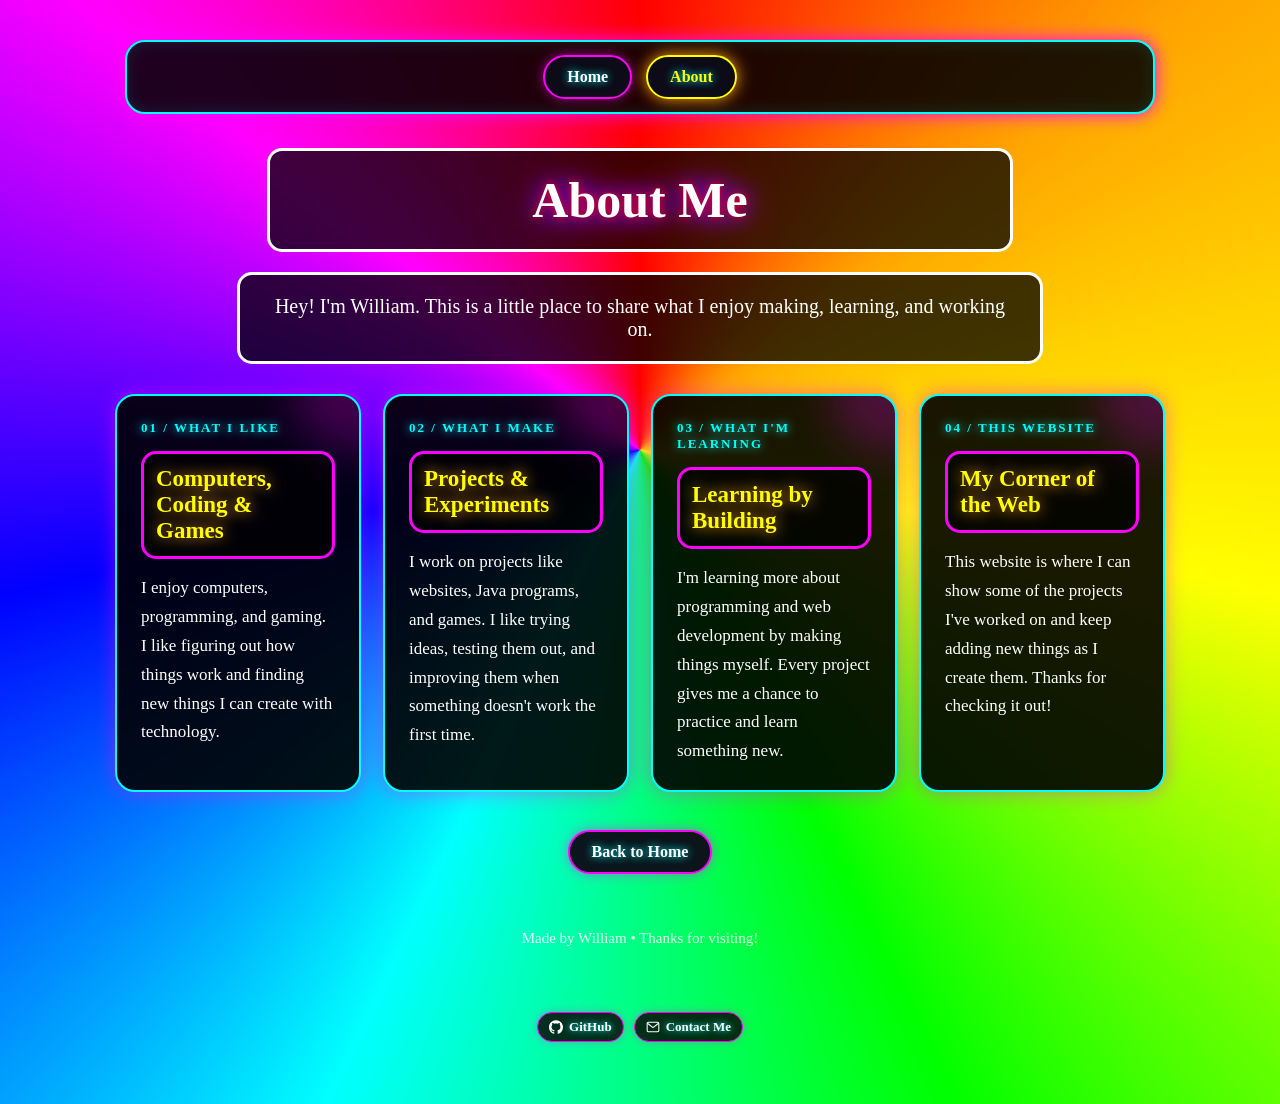
==== about.html @ e779cbb6 "Set contact email link" ====
<!DOCTYPE html>
<html lang="en">
<head>
    <meta charset="UTF-8">
    <meta name="viewport" content="width=device-width, initial-scale=1.0">
    <title>About Me | William's Website</title>
    <link rel="stylesheet" href="main.css">

    <style>
        .about-intro {
            max-width: 850px;
            margin: 0 auto 30px;
            animation: aboutFade 0.8s ease both;
        }

        .about-intro p {
            max-width: 760px;
        }

        .about-grid {
            max-width: 1050px;
            margin: 30px auto;
            display: grid;
            grid-template-columns: repeat(auto-fit, minmax(245px, 1fr));
            gap: 22px;
            text-align: left;
        }

        .about-card {
            position: relative;
            overflow: hidden;
            padding: 24px;
            border: 2px solid cyan;
            border-radius: 20px;
            background: rgba(0, 0, 0, 0.90);
            box-shadow: 0 0 20px rgba(255, 0, 255, 0.45);
            animation: cardRise 0.8s ease both;
            transition: transform 0.28s ease, border-color 0.28s ease,
                        box-shadow 0.28s ease;
        }

        .about-card:nth-child(2) { animation-delay: 0.12s; }
        .about-card:nth-child(3) { animation-delay: 0.24s; }
        .about-card:nth-child(4) { animation-delay: 0.36s; }

        .about-card::before {
            content: "";
            position: absolute;
            width: 120px;
            height: 120px;
            top: -65px;
            right: -55px;
            border-radius: 50%;
            background: magenta;
            opacity: 0.22;
            filter: blur(22px);
            pointer-events: none;
        }

        .about-card:hover {
            transform: translateY(-8px) scale(1.02);
            border-color: yellow;
            box-shadow: 0 0 28px cyan, 0 0 38px rgba(255, 0, 255, 0.55);
        }

        .about-card .eyebrow {
            display: block;
            color: cyan;
            font-size: 13px;
            font-weight: bold;
            letter-spacing: 2px;
            text-shadow: 0 0 10px cyan;
        }

        .about-card h2 {
            max-width: none;
            margin: 15px 0;
            padding: 12px;
            border-color: magenta;
            font-size: 23px;
        }

        .about-card p {
            max-width: none;
            margin: 10px 0 0;
            padding: 0;
            border: 0;
            border-radius: 0;
            background: transparent;
            color: white;
            font-size: 17px;
            line-height: 1.7;
        }

        .about-footer {
            max-width: 760px;
            margin: 32px auto 10px;
            color: white;
            font-size: 15px;
            opacity: 0.9;
        }

        @keyframes aboutFade {
            from { opacity: 0; transform: translateY(22px); }
            to { opacity: 1; transform: translateY(0); }
        }

        @keyframes cardRise {
            from { opacity: 0; transform: translateY(28px); }
            to { opacity: 1; transform: translateY(0); }
        }

        @media (prefers-reduced-motion: reduce) {
            .about-intro,
            .about-card {
                animation: none;
            }

            .about-card {
                transition: none;
            }

            .about-card:hover {
                transform: none;
            }
        }
    </style>
</head>

<body>

    <nav class="site-nav" aria-label="Main navigation">
        <a href="index.html">Home</a>
        <a href="about.html" aria-current="page">About</a>
    </nav>

    <header class="about-intro">
        <h1>About Me</h1>
        <p>Hey! I'm William. This is a little place to share what I enjoy making, learning, and working on.</p>
    </header>

    <main class="about-grid">
        <section class="about-card">
            <span class="eyebrow">01 / WHAT I LIKE</span>
            <h2>Computers, Coding & Games</h2>
            <p>I enjoy computers, programming, and gaming. I like figuring out how things work and finding new things I can create with technology.</p>
        </section>

        <section class="about-card">
            <span class="eyebrow">02 / WHAT I MAKE</span>
            <h2>Projects & Experiments</h2>
            <p>I work on projects like websites, Java programs, and games. I like trying ideas, testing them out, and improving them when something doesn't work the first time.</p>
        </section>

        <section class="about-card">
            <span class="eyebrow">03 / WHAT I'M LEARNING</span>
            <h2>Learning by Building</h2>
            <p>I'm learning more about programming and web development by making things myself. Every project gives me a chance to practice and learn something new.</p>
        </section>

        <section class="about-card">
            <span class="eyebrow">04 / THIS WEBSITE</span>
            <h2>My Corner of the Web</h2>
            <p>This website is where I can show some of the projects I've worked on and keep adding new things as I create them. Thanks for checking it out!</p>
        </section>
    </main>

    <a class="about-button" href="index.html">Back to Home</a>

    <footer class="about-footer">
        Made by William • Thanks for visiting!
    </footer>

    <footer class="site-social-links" aria-label="Social and contact links">
        <a class="social-link" href="https://github.com/WilliamNeely" target="_blank" rel="noopener noreferrer">
            <svg viewBox="0 0 24 24" aria-hidden="true">
                <path d="M12 .297c-6.63 0-12 5.373-12 12 0 5.303 3.438 9.8 8.205 11.385.6.113.82-.258.82-.577 0-.285-.01-1.04-.015-2.04-3.338.724-4.042-1.61-4.042-1.61-.546-1.385-1.333-1.755-1.333-1.755-1.09-.745.083-.729.083-.729 1.205.085 1.84 1.237 1.84 1.237 1.07 1.834 2.807 1.304 3.492.997.108-.775.418-1.305.762-1.605-2.665-.3-5.467-1.333-5.467-5.932 0-1.31.468-2.38 1.235-3.22-.124-.303-.535-1.523.117-3.176 0 0 1.008-.322 3.3 1.23.957-.266 1.983-.4 3.003-.405 1.02.005 2.047.139 3.006.405 2.29-1.552 3.295-1.23 3.295-1.23.655 1.653.244 2.873.12 3.176.77.84 1.233 1.91 1.233 3.22 0 4.61-2.807 5.628-5.48 5.922.43.37.823 1.102.823 2.222 0 1.604-.014 2.896-.014 3.29 0 .322.216.694.825.576C20.565 22.092 24 17.592 24 12.297c0-6.627-5.373-12-12-12"></path>
            </svg>
            GitHub
        </a>
        <a class="social-link" href="mailto:william.neely@malad.us">
            <svg class="mail-icon" viewBox="0 0 24 24" aria-hidden="true">
                <rect x="2" y="4" width="20" height="16" rx="2"></rect>
                <path d="m3 6 9 7 9-7"></path>
            </svg>
            Contact Me
        </a>
    </footer>

</body>
</html>
---- main.css ----
body {
    margin: 0;
    padding: 40px 20px;
    min-height: 100vh;
    background: black;
    color: white;
    font-family: "Comic Sans MS", cursive;
    text-align: center;
    overflow-x: hidden;
    isolation: isolate;
}

/* SPINNING RAINBOW BACKGROUND */
body::before {
    content: "";
    position: fixed;
    inset: -100vmax;
    background: conic-gradient(
        red,
        orange,
        yellow,
        lime,
        cyan,
        blue,
        magenta,
        red
    );
    animation: rainbowSpin 12s linear infinite;
    z-index: -1;
}

@keyframes rainbowSpin {
    from { transform: rotate(0deg); }
    to { transform: rotate(360deg); }
}

/* GLOWING TITLE */
h1 {
    font-size: 50px;
    color: white;
    text-shadow: 0 0 10px red, 0 0 20px blue, 0 0 30px magenta;
    animation: glow 2s ease-in-out infinite alternate;
}

@keyframes glow {
    from { text-shadow: 0 0 10px cyan; }
    to { text-shadow: 0 0 30px magenta; }
}

/* NEON CONTENT */
h1, h2, p {
    background: rgba(0, 0, 0, 0.75);
    padding: 20px;
    border: 3px solid white;
    border-radius: 15px;
    max-width: 700px;
    margin: 20px auto;
}

h2 {
    color: yellow;
    text-shadow: 0 0 15px orange;
}

p {
    font-size: 20px;
}

/* SHARED NEON NAVIGATION */
.site-nav {
    max-width: 1000px;
    margin: 0 auto 34px;
    padding: 13px;
    display: flex;
    justify-content: center;
    align-items: center;
    flex-wrap: wrap;
    gap: 14px;
    background: rgba(0, 0, 0, 0.88);
    border: 2px solid cyan;
    border-radius: 20px;
    box-shadow: 0 0 18px magenta, inset 0 0 16px rgba(0, 255, 255, 0.12);
    position: relative;
    z-index: 2;
}

.site-nav a,
.about-button {
    display: inline-block;
    padding: 11px 22px;
    border: 2px solid magenta;
    border-radius: 999px;
    background: rgba(12, 12, 24, 0.96);
    color: white;
    font-weight: bold;
    text-decoration: none;
    text-shadow: 0 0 8px cyan;
    box-shadow: 0 0 12px rgba(255, 0, 255, 0.5);
    transition: transform 0.25s ease, color 0.25s ease,
                border-color 0.25s ease, box-shadow 0.25s ease,
                background 0.25s ease;
}

.site-nav a:hover,
.about-button:hover {
    color: yellow;
    border-color: cyan;
    background: rgba(0, 0, 0, 0.98);
    box-shadow: 0 0 22px cyan, 0 0 30px magenta;
    transform: translateY(-4px) scale(1.04);
}

/* SMALL CONTACT LINKS AT THE BOTTOM OF EACH PAGE */
.site-social-links {
    display: flex;
    justify-content: center;
    align-items: center;
    flex-wrap: wrap;
    gap: 10px;
    margin: 55px auto 12px;
    padding: 10px;
}

.site-social-links .social-link {
    display: inline-flex;
    align-items: center;
    gap: 6px;
    padding: 6px 11px;
    border: 1px solid magenta;
    border-radius: 999px;
    background: rgba(0, 0, 0, 0.82);
    color: white;
    font-size: 13px;
    font-weight: bold;
    text-decoration: none;
    text-shadow: 0 0 6px cyan;
    box-shadow: 0 0 8px rgba(255, 0, 255, 0.35);
    transition: color 0.2s ease, border-color 0.2s ease,
                box-shadow 0.2s ease, transform 0.2s ease;
}

.site-social-links .social-link:hover {
    color: yellow;
    border-color: cyan;
    box-shadow: 0 0 12px cyan;
    transform: translateY(-2px);
}

.site-social-links svg {
    width: 14px;
    height: 14px;
    flex: 0 0 14px;
    fill: currentColor;
}

.site-social-links .mail-icon {
    fill: none;
    stroke: currentColor;
    stroke-width: 1.8;
    stroke-linecap: round;
    stroke-linejoin: round;
}


.site-nav a[aria-current="page"] {
    border-color: yellow;
    color: yellow;
    box-shadow: 0 0 16px orange;
}

.about-button {
    margin: 8px auto 24px;
}

/* SIMPLE PAGE-LOAD MOTION */
body > h1,
body > h2,
body > p,
#projects {
    animation: contentAppear 0.75s ease both;
}

@keyframes contentAppear {
    from { opacity: 0; transform: translateY(18px); }
    to { opacity: 1; transform: translateY(0); }
}

@media (prefers-reduced-motion: reduce) {
    body::before, h1, body > h1, body > h2, body > p, #projects {
        animation: none;
    }

    .site-nav a,
    .about-button {
        transition: none;
    }

    .site-nav a:hover,
    .about-button:hover {
        transform: none;
    }
}
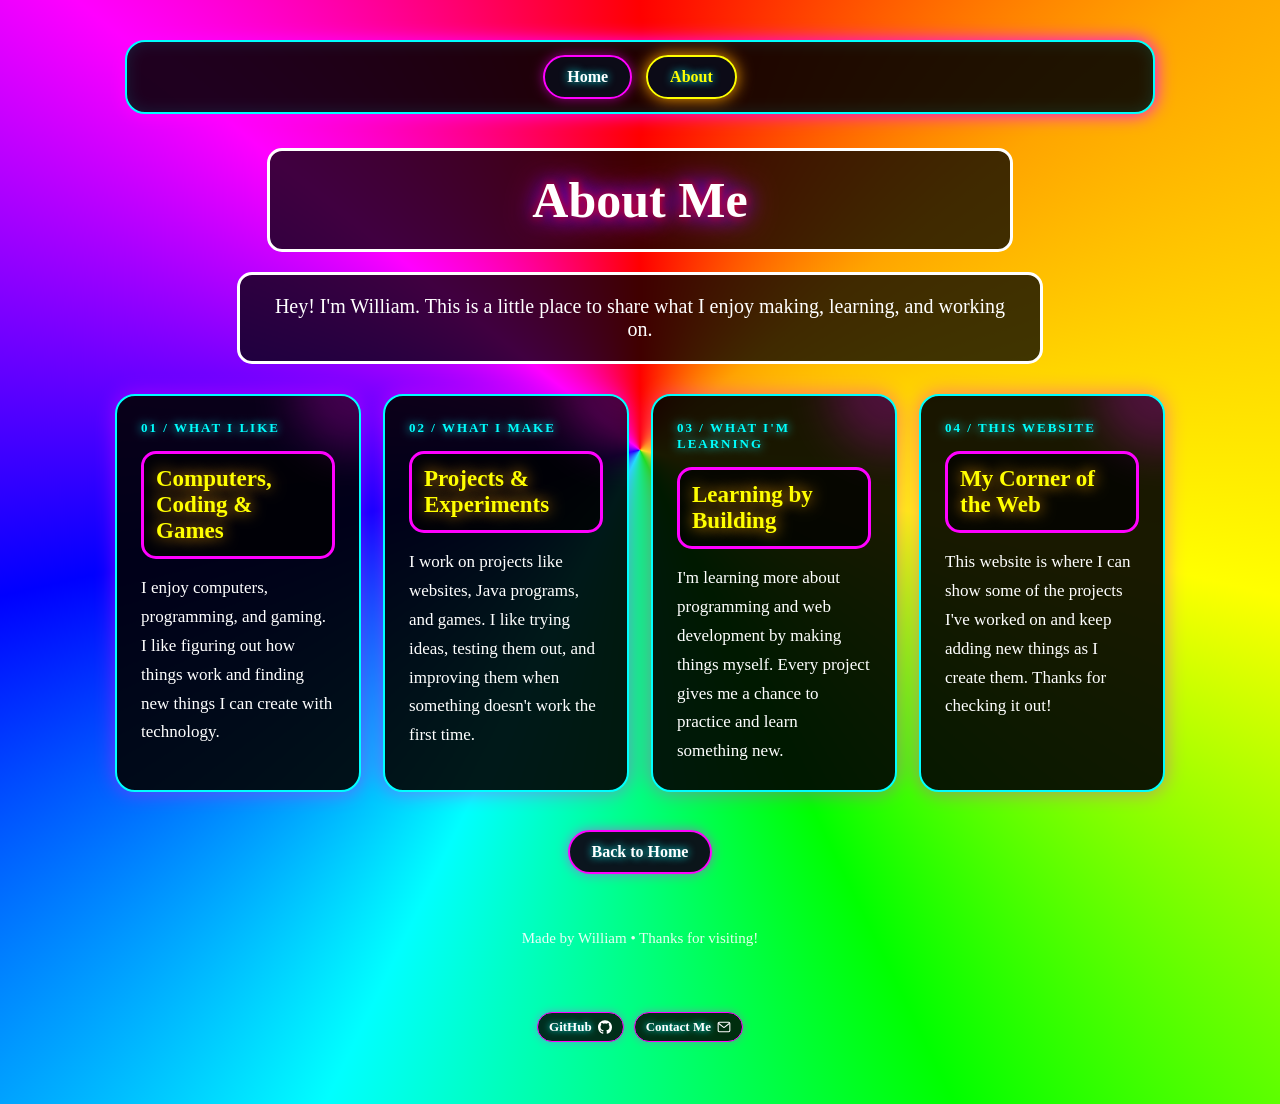
==== commit 8ff84d6e: "Make footer links tiny inline text with icons" ====
--- a/about.html
+++ b/about.html
@@ -173,17 +173,17 @@
 
     <footer class="site-social-links" aria-label="Social and contact links">
         <a class="social-link" href="https://github.com/WilliamNeely" target="_blank" rel="noopener noreferrer">
+            GitHub
             <svg viewBox="0 0 24 24" aria-hidden="true">
-                <path d="M12 .297c-6.63 0-12 5.373-12 12 0 5.303 3.438 9.8 8.205 11.385.6.113.82-.258.82-.577 0-.285-.01-1.04-.015-2.04-3.338.724-4.042-1.61-4.042-1.61-.546-1.385-1.333-1.755-1.333-1.755-1.09-.745.083-.729.083-.729 1.205.085 1.84 1.237 1.84 1.237 1.07 1.834 2.807 1.304 3.492.997.108-.775.418-1.305.762-1.605-2.665-.3-5.467-1.333-5.467-5.932 0-1.31.468-2.38 1.235-3.22-.124-.303-.535-1.523.117-3.176 0 0 1.008-.322 3.3 1.23.957-.266 1.983-.4 3.003-.405 1.02.005 2.047.139 3.006.405 2.29-1.552 3.295-1.23 3.295-1.23.655 1.653.244 2.873.12 3.176.77.84 1.233 1.91 1.233 3.22 0 4.61-2.807 5.628-5.48 5.922.43.37.823 1.102.823 2.222 0 1.604-.014 2.896-.014 3.29 0 .322.216.694.825.576C20.565 22.092 24 17.592 24 12.297c0-6.627-5.373-12-12-12"></path>
+                <path d="M12 .297c-6.63 0-12 5.373-12 12 0 5.303 3.438 9.8 8.205 11.385.6.113.82-.258.82-.577 0-.285-.01-1.04-.015-2.04-3.338.724-4.042-1.61-4.042-1.61-.546-1.385-1.333-1.755-1.333-1.755-1.09-.745.083-.729.083-.729 1.205.085 1.84 1.237 1.84 1.237 1.07 1.834 2.807 1.304 3.492.997.108-.775.418-1.305.762-1.605-2.665-.3-5.467-1.333-5.467-5.932 0-1.31.468-2.38 1.235-3.22-.124-.303-.535-1.523.117-3.176 0 0 1.008-.322 3.3 1.23.957-.266 1.983-.4 3.003-.405 1.02.005 2.047.139 3.006.405 2.29-1.552 3.295-1.23 3.295-1.23.655 1.653.244 2.873.12 3.176.77.84 1.233 1.91 1.233 3.22 0 4.61-2.807 5.628-5.48 5.922.43.37.823 1.102.823 2.222 0 1.604-.014 2.896-.014 3.29.216.694.216.694.825.576C20.565 22.092 24 17.592 24 12.297c0-6.627-5.373-12-12-12"></path>
             </svg>
-            GitHub
         </a>
         <a class="social-link" href="mailto:william.neely@malad.us">
+            Contact Me
             <svg class="mail-icon" viewBox="0 0 24 24" aria-hidden="true">
                 <rect x="2" y="4" width="20" height="16" rx="2"></rect>
                 <path d="m3 6 9 7 9-7"></path>
             </svg>
-            Contact Me
         </a>
     </footer>
 
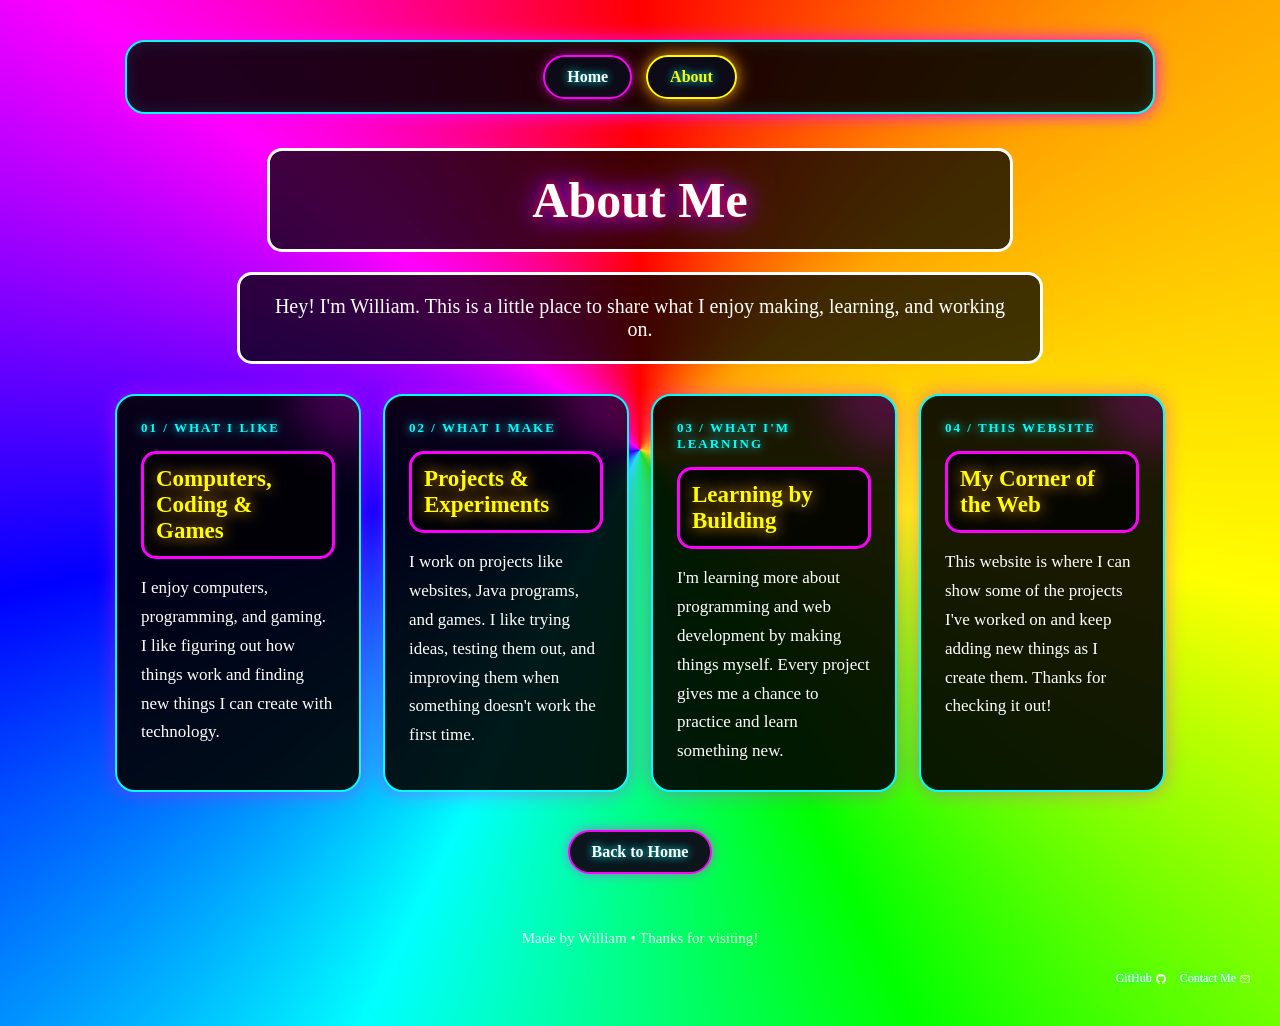
==== commit d20e7101: "Force footer icons to tiny 10px size" ====
--- a/about.html
+++ b/about.html
@@ -174,13 +174,13 @@
     <footer class="site-social-links" aria-label="Social and contact links">
         <a class="social-link" href="https://github.com/WilliamNeely" target="_blank" rel="noopener noreferrer">
             GitHub
-            <svg viewBox="0 0 24 24" aria-hidden="true">
+            <svg width="10" height="10" viewBox="0 0 24 24" aria-hidden="true" style="width:10px;height:10px;min-width:10px;max-width:10px;min-height:10px;max-height:10px;display:inline-block;flex:none;">
                 <path d="M12 .297c-6.63 0-12 5.373-12 12 0 5.303 3.438 9.8 8.205 11.385.6.113.82-.258.82-.577 0-.285-.01-1.04-.015-2.04-3.338.724-4.042-1.61-4.042-1.61-.546-1.385-1.333-1.755-1.333-1.755-1.09-.745.083-.729.083-.729 1.205.085 1.84 1.237 1.84 1.237 1.07 1.834 2.807 1.304 3.492.997.108-.775.418-1.305.762-1.605-2.665-.3-5.467-1.333-5.467-5.932 0-1.31.468-2.38 1.235-3.22-.124-.303-.535-1.523.117-3.176 0 0 1.008-.322 3.3 1.23.957-.266 1.983-.4 3.003-.405 1.02.005 2.047.139 3.006.405 2.29-1.552 3.295-1.23 3.295-1.23.655 1.653.244 2.873.12 3.176.77.84 1.233 1.91 1.233 3.22 0 4.61-2.807 5.628-5.48 5.922.43.37.823 1.102.823 2.222 0 1.604-.014 2.896-.014 3.29.216.694.216.694.825.576C20.565 22.092 24 17.592 24 12.297c0-6.627-5.373-12-12-12"></path>
             </svg>
         </a>
         <a class="social-link" href="mailto:william.neely@malad.us">
             Contact Me
-            <svg class="mail-icon" viewBox="0 0 24 24" aria-hidden="true">
+            <svg class="mail-icon" width="10" height="10" viewBox="0 0 24 24" aria-hidden="true" style="width:10px;height:10px;min-width:10px;max-width:10px;min-height:10px;max-height:10px;display:inline-block;flex:none;">
                 <rect x="2" y="4" width="20" height="16" rx="2"></rect>
                 <path d="m3 6 9 7 9-7"></path>
             </svg>
--- a/main.css
+++ b/main.css
@@ -111,46 +111,43 @@
     transform: translateY(-4px) scale(1.04);
 }
 
-/* SMALL CONTACT LINKS AT THE BOTTOM OF EACH PAGE */
+/* TINY INLINE CONTACT LINKS AT THE BOTTOM OF EACH PAGE */
 .site-social-links {
     display: flex;
-    justify-content: center;
+    justify-content: flex-end;
     align-items: center;
     flex-wrap: wrap;
-    gap: 10px;
-    margin: 55px auto 12px;
-    padding: 10px;
+    gap: 14px;
+    margin: 24px 10px 0;
+    padding: 0;
 }
 
 .site-social-links .social-link {
     display: inline-flex;
     align-items: center;
-    gap: 6px;
-    padding: 6px 11px;
-    border: 1px solid magenta;
-    border-radius: 999px;
-    background: rgba(0, 0, 0, 0.82);
-    color: white;
-    font-size: 13px;
-    font-weight: bold;
+    gap: 4px;
+    padding: 0;
+    border: 0;
+    border-radius: 0;
+    background: transparent;
+    color: white;
+    font-size: 12px;
+    font-weight: normal;
     text-decoration: none;
-    text-shadow: 0 0 6px cyan;
-    box-shadow: 0 0 8px rgba(255, 0, 255, 0.35);
-    transition: color 0.2s ease, border-color 0.2s ease,
-                box-shadow 0.2s ease, transform 0.2s ease;
+    text-shadow: 0 0 5px cyan;
+    box-shadow: none;
+    transition: color 0.2s ease, text-shadow 0.2s ease;
 }
 
 .site-social-links .social-link:hover {
     color: yellow;
-    border-color: cyan;
-    box-shadow: 0 0 12px cyan;
-    transform: translateY(-2px);
+    text-shadow: 0 0 8px cyan;
 }
 
 .site-social-links svg {
-    width: 14px;
-    height: 14px;
-    flex: 0 0 14px;
+    width: 12px;
+    height: 12px;
+    flex: 0 0 12px;
     fill: currentColor;
 }
 
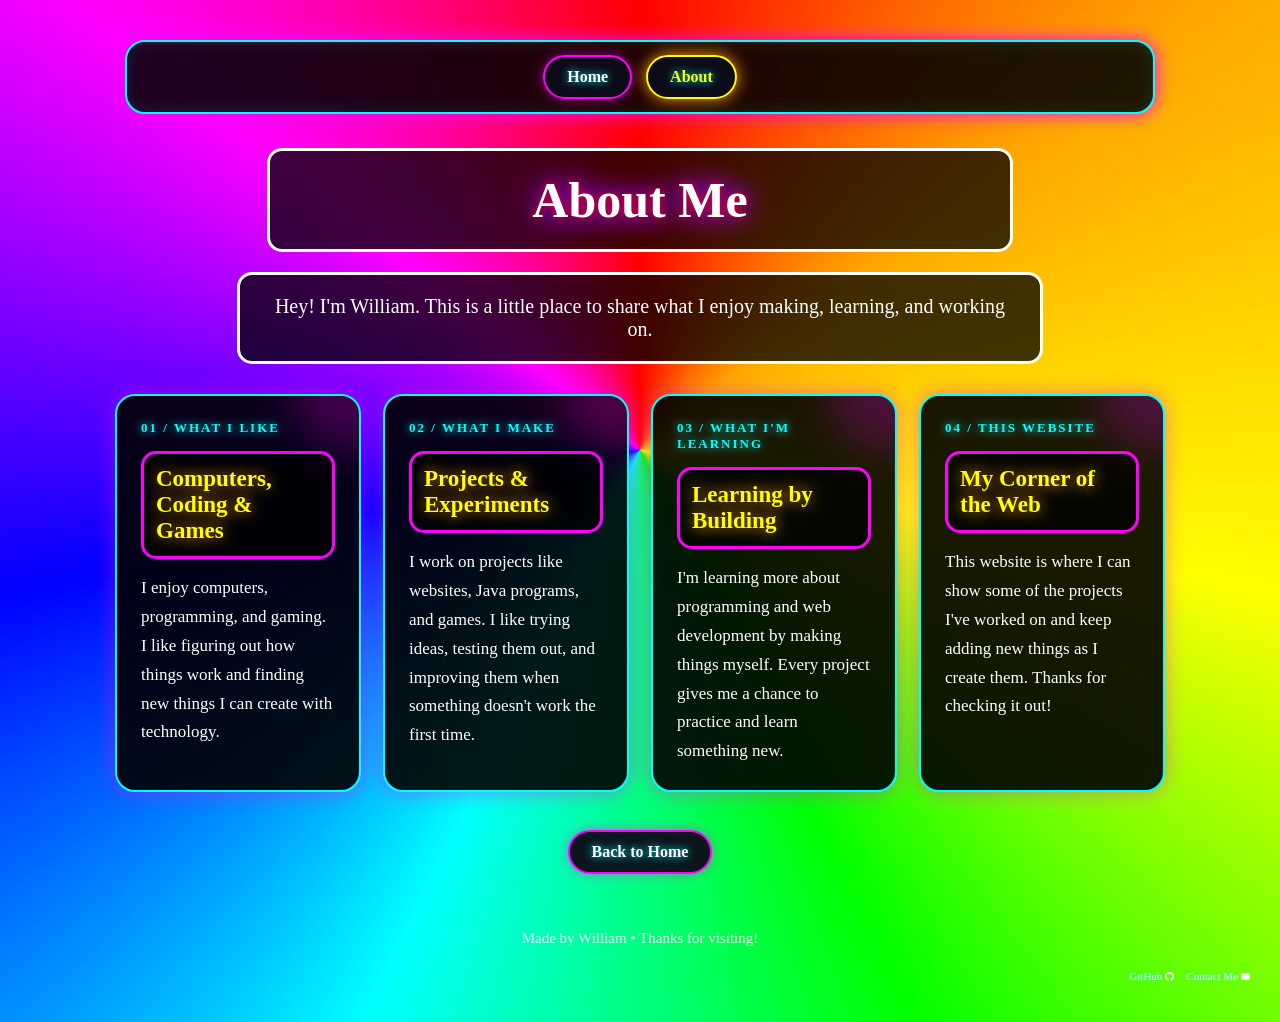
==== commit 961b4f5f: "Make Contact Me open contact details page" ====
--- a/about.html
+++ b/about.html
@@ -174,16 +174,16 @@
     <footer class="site-social-links" aria-label="Social and contact links">
         <a class="social-link" href="https://github.com/WilliamNeely" target="_blank" rel="noopener noreferrer">
             GitHub
-            <svg width="10" height="10" viewBox="0 0 24 24" aria-hidden="true" style="width:10px;height:10px;min-width:10px;max-width:10px;min-height:10px;max-height:10px;display:inline-block;flex:none;">
+            <span class="tiny-icon-wrap" aria-hidden="true"><svg width="9" height="9" viewBox="0 0 24 24" style="width:9px !important;height:9px !important;max-width:9px !important;max-height:9px !important;display:block !important;flex:none !important;">
                 <path d="M12 .297c-6.63 0-12 5.373-12 12 0 5.303 3.438 9.8 8.205 11.385.6.113.82-.258.82-.577 0-.285-.01-1.04-.015-2.04-3.338.724-4.042-1.61-4.042-1.61-.546-1.385-1.333-1.755-1.333-1.755-1.09-.745.083-.729.083-.729 1.205.085 1.84 1.237 1.84 1.237 1.07 1.834 2.807 1.304 3.492.997.108-.775.418-1.305.762-1.605-2.665-.3-5.467-1.333-5.467-5.932 0-1.31.468-2.38 1.235-3.22-.124-.303-.535-1.523.117-3.176 0 0 1.008-.322 3.3 1.23.957-.266 1.983-.4 3.003-.405 1.02.005 2.047.139 3.006.405 2.29-1.552 3.295-1.23 3.295-1.23.655 1.653.244 2.873.12 3.176.77.84 1.233 1.91 1.233 3.22 0 4.61-2.807 5.628-5.48 5.922.43.37.823 1.102.823 2.222 0 1.604-.014 2.896-.014 3.29.216.694.216.694.825.576C20.565 22.092 24 17.592 24 12.297c0-6.627-5.373-12-12-12"></path>
-            </svg>
+            </svg></span>
         </a>
-        <a class="social-link" href="mailto:william.neely@malad.us">
+        <a class="social-link" href="contact.html">
             Contact Me
-            <svg class="mail-icon" width="10" height="10" viewBox="0 0 24 24" aria-hidden="true" style="width:10px;height:10px;min-width:10px;max-width:10px;min-height:10px;max-height:10px;display:inline-block;flex:none;">
+            <span class="tiny-icon-wrap" aria-hidden="true"><svg class="mail-icon" width="9" height="9" viewBox="0 0 24 24" style="width:9px !important;height:9px !important;max-width:9px !important;max-height:9px !important;display:block !important;flex:none !important;">
                 <rect x="2" y="4" width="20" height="16" rx="2"></rect>
                 <path d="m3 6 9 7 9-7"></path>
-            </svg>
+            </svg></span>
         </a>
     </footer>
 
--- a/main.css
+++ b/main.css
@@ -117,7 +117,7 @@
     justify-content: flex-end;
     align-items: center;
     flex-wrap: wrap;
-    gap: 14px;
+    gap: 12px;
     margin: 24px 10px 0;
     padding: 0;
 }
@@ -125,29 +125,50 @@
 .site-social-links .social-link {
     display: inline-flex;
     align-items: center;
-    gap: 4px;
+    gap: 3px;
     padding: 0;
     border: 0;
     border-radius: 0;
     background: transparent;
     color: white;
-    font-size: 12px;
+    font-size: 11px;
+    line-height: 1;
     font-weight: normal;
     text-decoration: none;
-    text-shadow: 0 0 5px cyan;
+    text-shadow: 0 0 4px cyan;
     box-shadow: none;
-    transition: color 0.2s ease, text-shadow 0.2s ease;
 }
 
 .site-social-links .social-link:hover {
     color: yellow;
-    text-shadow: 0 0 8px cyan;
-}
-
-.site-social-links svg {
-    width: 12px;
-    height: 12px;
-    flex: 0 0 12px;
+    text-shadow: 0 0 7px cyan;
+}
+
+.site-social-links .tiny-icon-wrap {
+    display: inline-flex !important;
+    align-items: center !important;
+    justify-content: center !important;
+    width: 9px !important;
+    height: 9px !important;
+    min-width: 9px !important;
+    max-width: 9px !important;
+    min-height: 9px !important;
+    max-height: 9px !important;
+    overflow: hidden !important;
+    flex: 0 0 9px !important;
+    line-height: 0 !important;
+}
+
+.site-social-links .tiny-icon-wrap svg {
+    width: 9px !important;
+    height: 9px !important;
+    min-width: 9px !important;
+    max-width: 9px !important;
+    min-height: 9px !important;
+    max-height: 9px !important;
+    display: block !important;
+    flex: 0 0 9px !important;
+    overflow: hidden !important;
     fill: currentColor;
 }
 
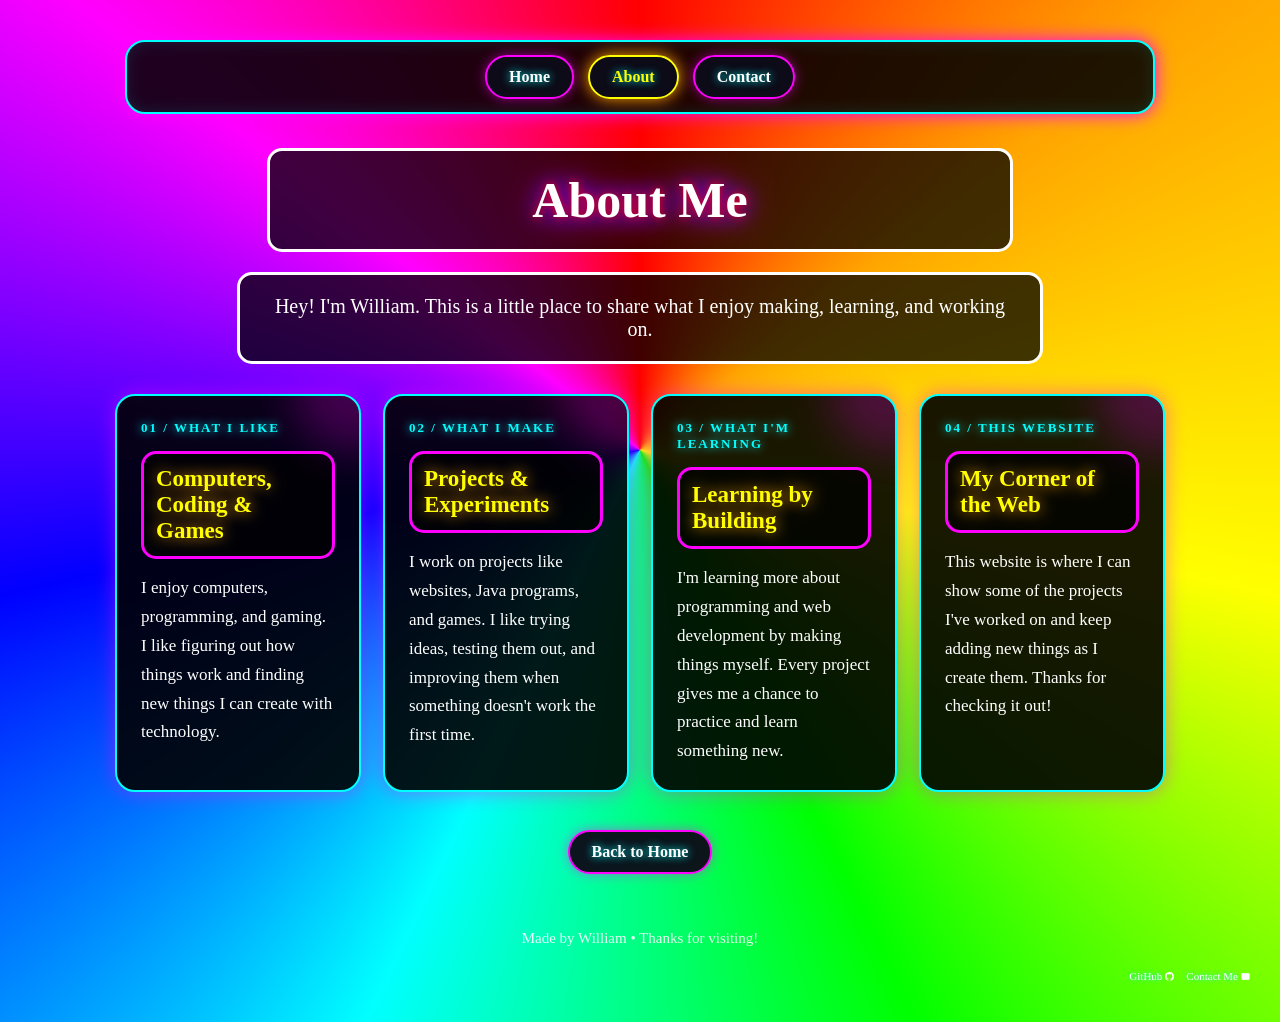
==== commit 47f21a81: "Add Contact to about page navigation" ====
--- a/about.html
+++ b/about.html
@@ -132,6 +132,7 @@
     <nav class="site-nav" aria-label="Main navigation">
         <a href="index.html">Home</a>
         <a href="about.html" aria-current="page">About</a>
+        <a href="contact.html">Contact</a>
     </nav>
 
     <header class="about-intro">
--- a/main.css
+++ b/main.css
@@ -219,3 +219,63 @@
         transform: none;
     }
 }
+
+
+/* CONTACT PAGE */
+.contact-content {
+    max-width: 760px;
+    margin: 30px auto;
+    padding: 28px;
+    border: 2px solid cyan;
+    border-radius: 18px;
+    background: rgba(0, 0, 0, 0.88);
+    box-shadow: 0 0 20px rgba(255, 0, 255, 0.45);
+    text-align: left;
+}
+
+.contact-content h2 {
+    margin: 0 0 22px;
+    text-align: center;
+}
+
+.contact-detail {
+    display: flex;
+    align-items: center;
+    justify-content: space-between;
+    flex-wrap: wrap;
+    gap: 10px;
+    padding: 15px 4px;
+    border-bottom: 1px solid rgba(0, 255, 255, 0.35);
+    color: white;
+    font-size: 17px;
+}
+
+.contact-detail:last-child {
+    border-bottom: 0;
+}
+
+.contact-detail strong {
+    color: cyan;
+}
+
+.contact-detail a {
+    color: yellow;
+    text-decoration: none;
+    overflow-wrap: anywhere;
+}
+
+.contact-detail a:hover {
+    text-shadow: 0 0 10px magenta;
+    text-decoration: underline;
+}
+
+.contact-note {
+    margin: 22px auto !important;
+    padding: 0 !important;
+    border: 0 !important;
+    background: transparent !important;
+    font-size: 14px !important;
+    line-height: 1.6;
+    text-align: center;
+}
+
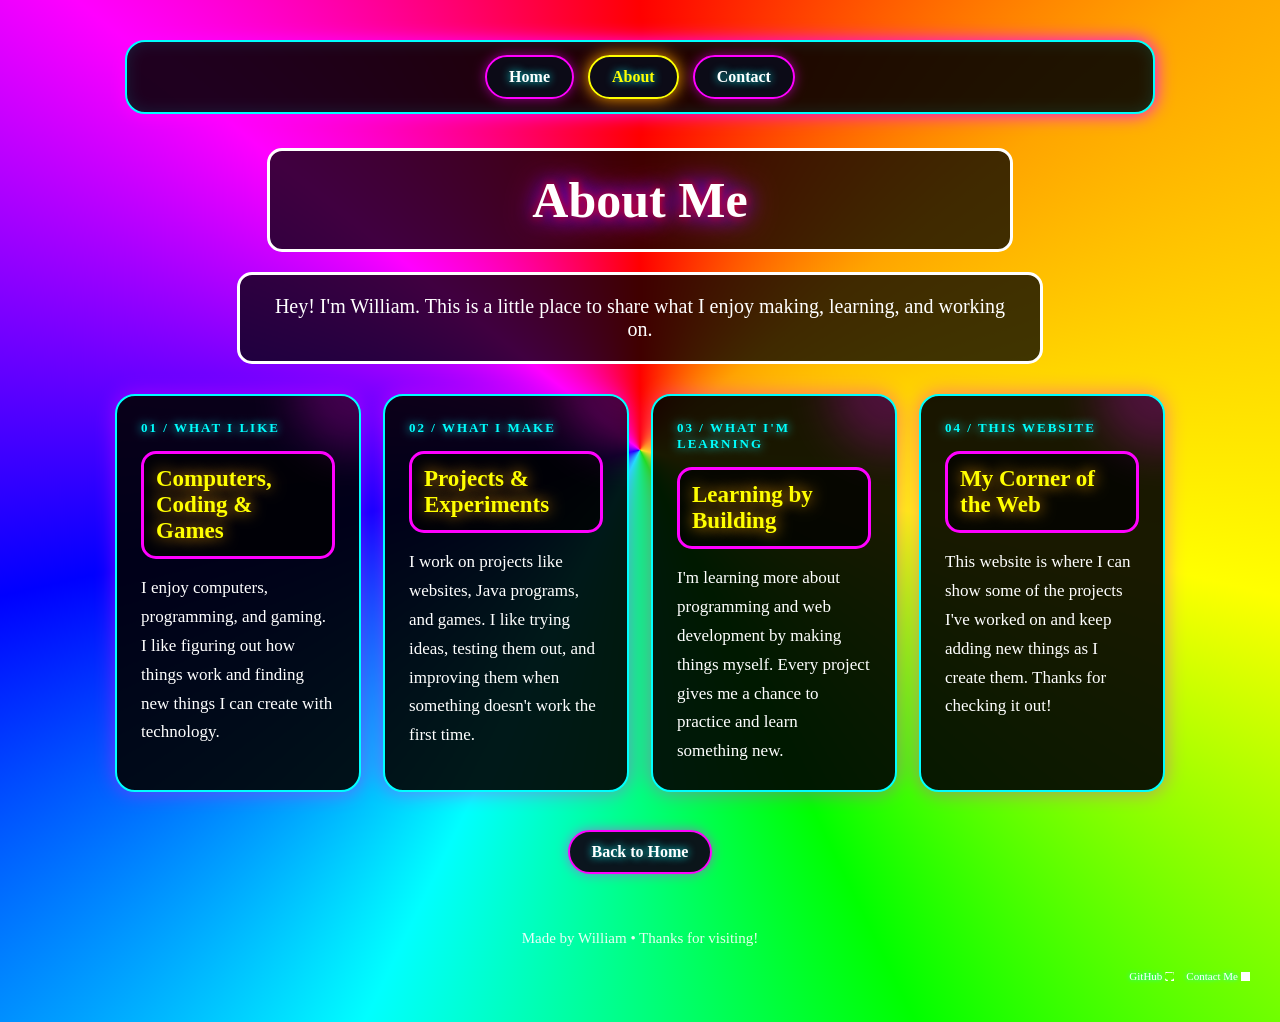
==== commit 35be27ff: "Center and enlarge footer contact buttons" ====
--- a/about.html
+++ b/about.html
@@ -175,13 +175,13 @@
     <footer class="site-social-links" aria-label="Social and contact links">
         <a class="social-link" href="https://github.com/WilliamNeely" target="_blank" rel="noopener noreferrer">
             GitHub
-            <span class="tiny-icon-wrap" aria-hidden="true"><svg width="9" height="9" viewBox="0 0 24 24" style="width:9px !important;height:9px !important;max-width:9px !important;max-height:9px !important;display:block !important;flex:none !important;">
+            <span class="tiny-icon-wrap" aria-hidden="true"><svg width="15" height="15" viewBox="0 0 24 24" style="width:15px !important;height:15px !important;max-width:15px !important;max-height:15px !important;display:block !important;flex:none !important;">
                 <path d="M12 .297c-6.63 0-12 5.373-12 12 0 5.303 3.438 9.8 8.205 11.385.6.113.82-.258.82-.577 0-.285-.01-1.04-.015-2.04-3.338.724-4.042-1.61-4.042-1.61-.546-1.385-1.333-1.755-1.333-1.755-1.09-.745.083-.729.083-.729 1.205.085 1.84 1.237 1.84 1.237 1.07 1.834 2.807 1.304 3.492.997.108-.775.418-1.305.762-1.605-2.665-.3-5.467-1.333-5.467-5.932 0-1.31.468-2.38 1.235-3.22-.124-.303-.535-1.523.117-3.176 0 0 1.008-.322 3.3 1.23.957-.266 1.983-.4 3.003-.405 1.02.005 2.047.139 3.006.405 2.29-1.552 3.295-1.23 3.295-1.23.655 1.653.244 2.873.12 3.176.77.84 1.233 1.91 1.233 3.22 0 4.61-2.807 5.628-5.48 5.922.43.37.823 1.102.823 2.222 0 1.604-.014 2.896-.014 3.29.216.694.216.694.825.576C20.565 22.092 24 17.592 24 12.297c0-6.627-5.373-12-12-12"></path>
             </svg></span>
         </a>
         <a class="social-link" href="contact.html">
             Contact Me
-            <span class="tiny-icon-wrap" aria-hidden="true"><svg class="mail-icon" width="9" height="9" viewBox="0 0 24 24" style="width:9px !important;height:9px !important;max-width:9px !important;max-height:9px !important;display:block !important;flex:none !important;">
+            <span class="tiny-icon-wrap" aria-hidden="true"><svg class="mail-icon" width="15" height="15" viewBox="0 0 24 24" style="width:15px !important;height:15px !important;max-width:15px !important;max-height:15px !important;display:block !important;flex:none !important;">
                 <rect x="2" y="4" width="20" height="16" rx="2"></rect>
                 <path d="m3 6 9 7 9-7"></path>
             </svg></span>
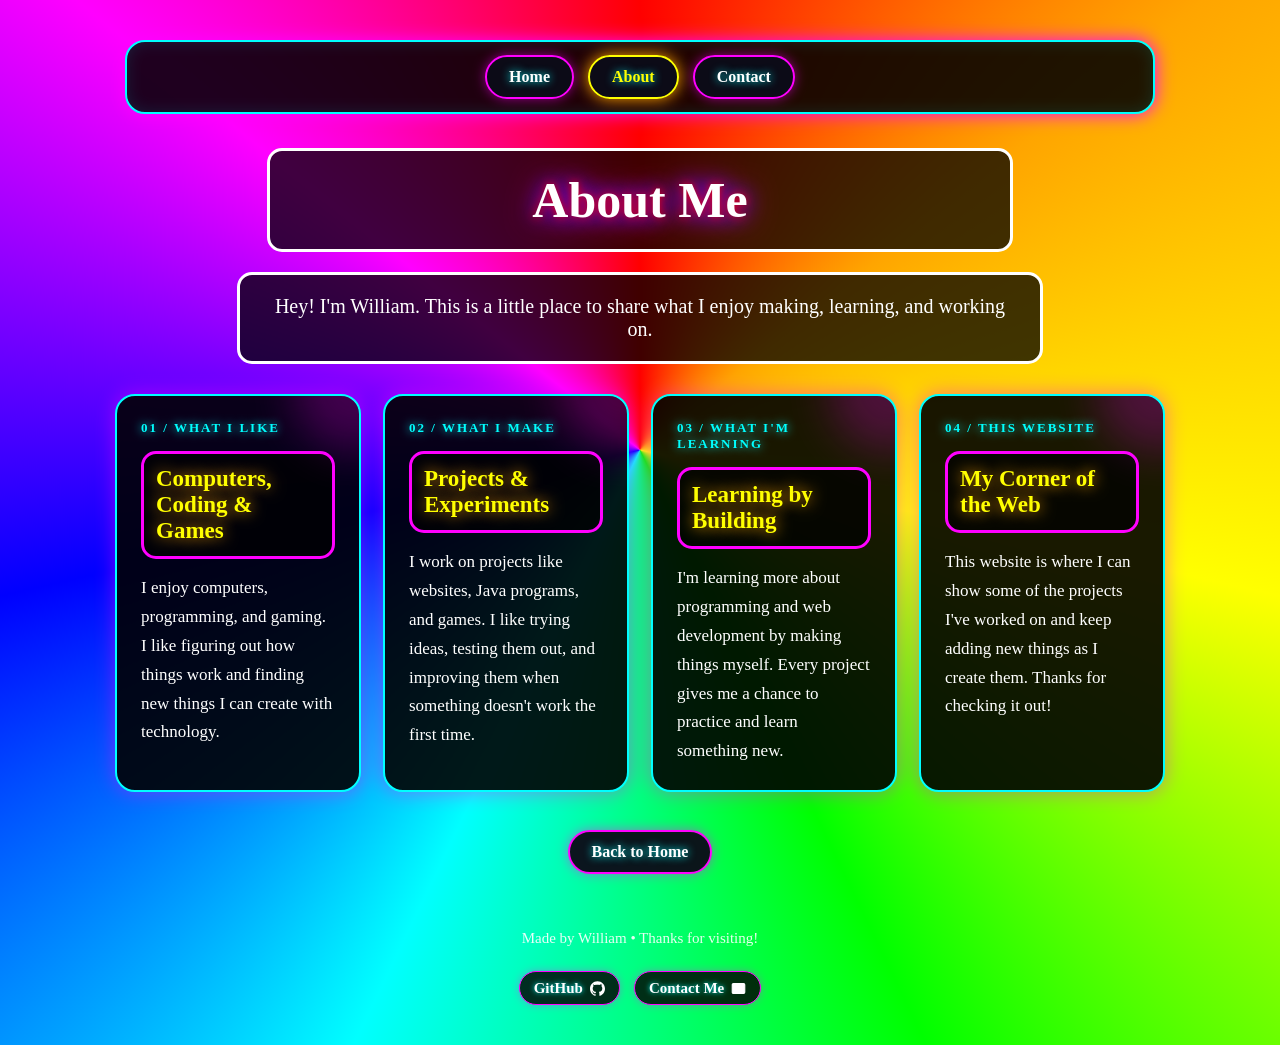
==== commit 1714707c: "Make Contact Me footer link open email" ====
--- a/about.html
+++ b/about.html
@@ -179,7 +179,7 @@
                 <path d="M12 .297c-6.63 0-12 5.373-12 12 0 5.303 3.438 9.8 8.205 11.385.6.113.82-.258.82-.577 0-.285-.01-1.04-.015-2.04-3.338.724-4.042-1.61-4.042-1.61-.546-1.385-1.333-1.755-1.333-1.755-1.09-.745.083-.729.083-.729 1.205.085 1.84 1.237 1.84 1.237 1.07 1.834 2.807 1.304 3.492.997.108-.775.418-1.305.762-1.605-2.665-.3-5.467-1.333-5.467-5.932 0-1.31.468-2.38 1.235-3.22-.124-.303-.535-1.523.117-3.176 0 0 1.008-.322 3.3 1.23.957-.266 1.983-.4 3.003-.405 1.02.005 2.047.139 3.006.405 2.29-1.552 3.295-1.23 3.295-1.23.655 1.653.244 2.873.12 3.176.77.84 1.233 1.91 1.233 3.22 0 4.61-2.807 5.628-5.48 5.922.43.37.823 1.102.823 2.222 0 1.604-.014 2.896-.014 3.29.216.694.216.694.825.576C20.565 22.092 24 17.592 24 12.297c0-6.627-5.373-12-12-12"></path>
             </svg></span>
         </a>
-        <a class="social-link" href="contact.html">
+        <a class="social-link" href="mailto:william.neely@malad.us">
             Contact Me
             <span class="tiny-icon-wrap" aria-hidden="true"><svg class="mail-icon" width="15" height="15" viewBox="0 0 24 24" style="width:15px !important;height:15px !important;max-width:15px !important;max-height:15px !important;display:block !important;flex:none !important;">
                 <rect x="2" y="4" width="20" height="16" rx="2"></rect>
--- a/main.css
+++ b/main.css
@@ -111,63 +111,70 @@
     transform: translateY(-4px) scale(1.04);
 }
 
-/* TINY INLINE CONTACT LINKS AT THE BOTTOM OF EACH PAGE */
+/* CENTERED CONTACT LINKS AT THE BOTTOM OF EACH PAGE */
 .site-social-links {
     display: flex;
-    justify-content: flex-end;
+    justify-content: center;
     align-items: center;
     flex-wrap: wrap;
-    gap: 12px;
-    margin: 24px 10px 0;
-    padding: 0;
+    gap: 14px;
+    width: 100%;
+    box-sizing: border-box;
+    margin: 24px auto 0;
+    padding: 0 10px;
 }
 
 .site-social-links .social-link {
     display: inline-flex;
     align-items: center;
-    gap: 3px;
-    padding: 0;
-    border: 0;
-    border-radius: 0;
-    background: transparent;
-    color: white;
-    font-size: 11px;
-    line-height: 1;
-    font-weight: normal;
+    justify-content: center;
+    gap: 7px;
+    padding: 7px 14px;
+    border: 1px solid magenta;
+    border-radius: 999px;
+    background: rgba(0, 0, 0, 0.82);
+    color: white;
+    font-size: 15px;
+    line-height: 1.2;
+    font-weight: bold;
     text-decoration: none;
-    text-shadow: 0 0 4px cyan;
-    box-shadow: none;
+    text-shadow: 0 0 5px cyan;
+    box-shadow: 0 0 9px rgba(255, 0, 255, 0.35);
+    transition: color 0.2s ease, border-color 0.2s ease,
+                box-shadow 0.2s ease, transform 0.2s ease;
 }
 
 .site-social-links .social-link:hover {
     color: yellow;
-    text-shadow: 0 0 7px cyan;
+    border-color: cyan;
+    box-shadow: 0 0 14px cyan;
+    transform: translateY(-2px);
 }
 
 .site-social-links .tiny-icon-wrap {
     display: inline-flex !important;
     align-items: center !important;
     justify-content: center !important;
-    width: 9px !important;
-    height: 9px !important;
-    min-width: 9px !important;
-    max-width: 9px !important;
-    min-height: 9px !important;
-    max-height: 9px !important;
+    width: 15px !important;
+    height: 15px !important;
+    min-width: 15px !important;
+    max-width: 15px !important;
+    min-height: 15px !important;
+    max-height: 15px !important;
     overflow: hidden !important;
-    flex: 0 0 9px !important;
+    flex: 0 0 15px !important;
     line-height: 0 !important;
 }
 
 .site-social-links .tiny-icon-wrap svg {
-    width: 9px !important;
-    height: 9px !important;
-    min-width: 9px !important;
-    max-width: 9px !important;
-    min-height: 9px !important;
-    max-height: 9px !important;
+    width: 15px !important;
+    height: 15px !important;
+    min-width: 15px !important;
+    max-width: 15px !important;
+    min-height: 15px !important;
+    max-height: 15px !important;
     display: block !important;
-    flex: 0 0 9px !important;
+    flex: 0 0 15px !important;
     overflow: hidden !important;
     fill: currentColor;
 }
